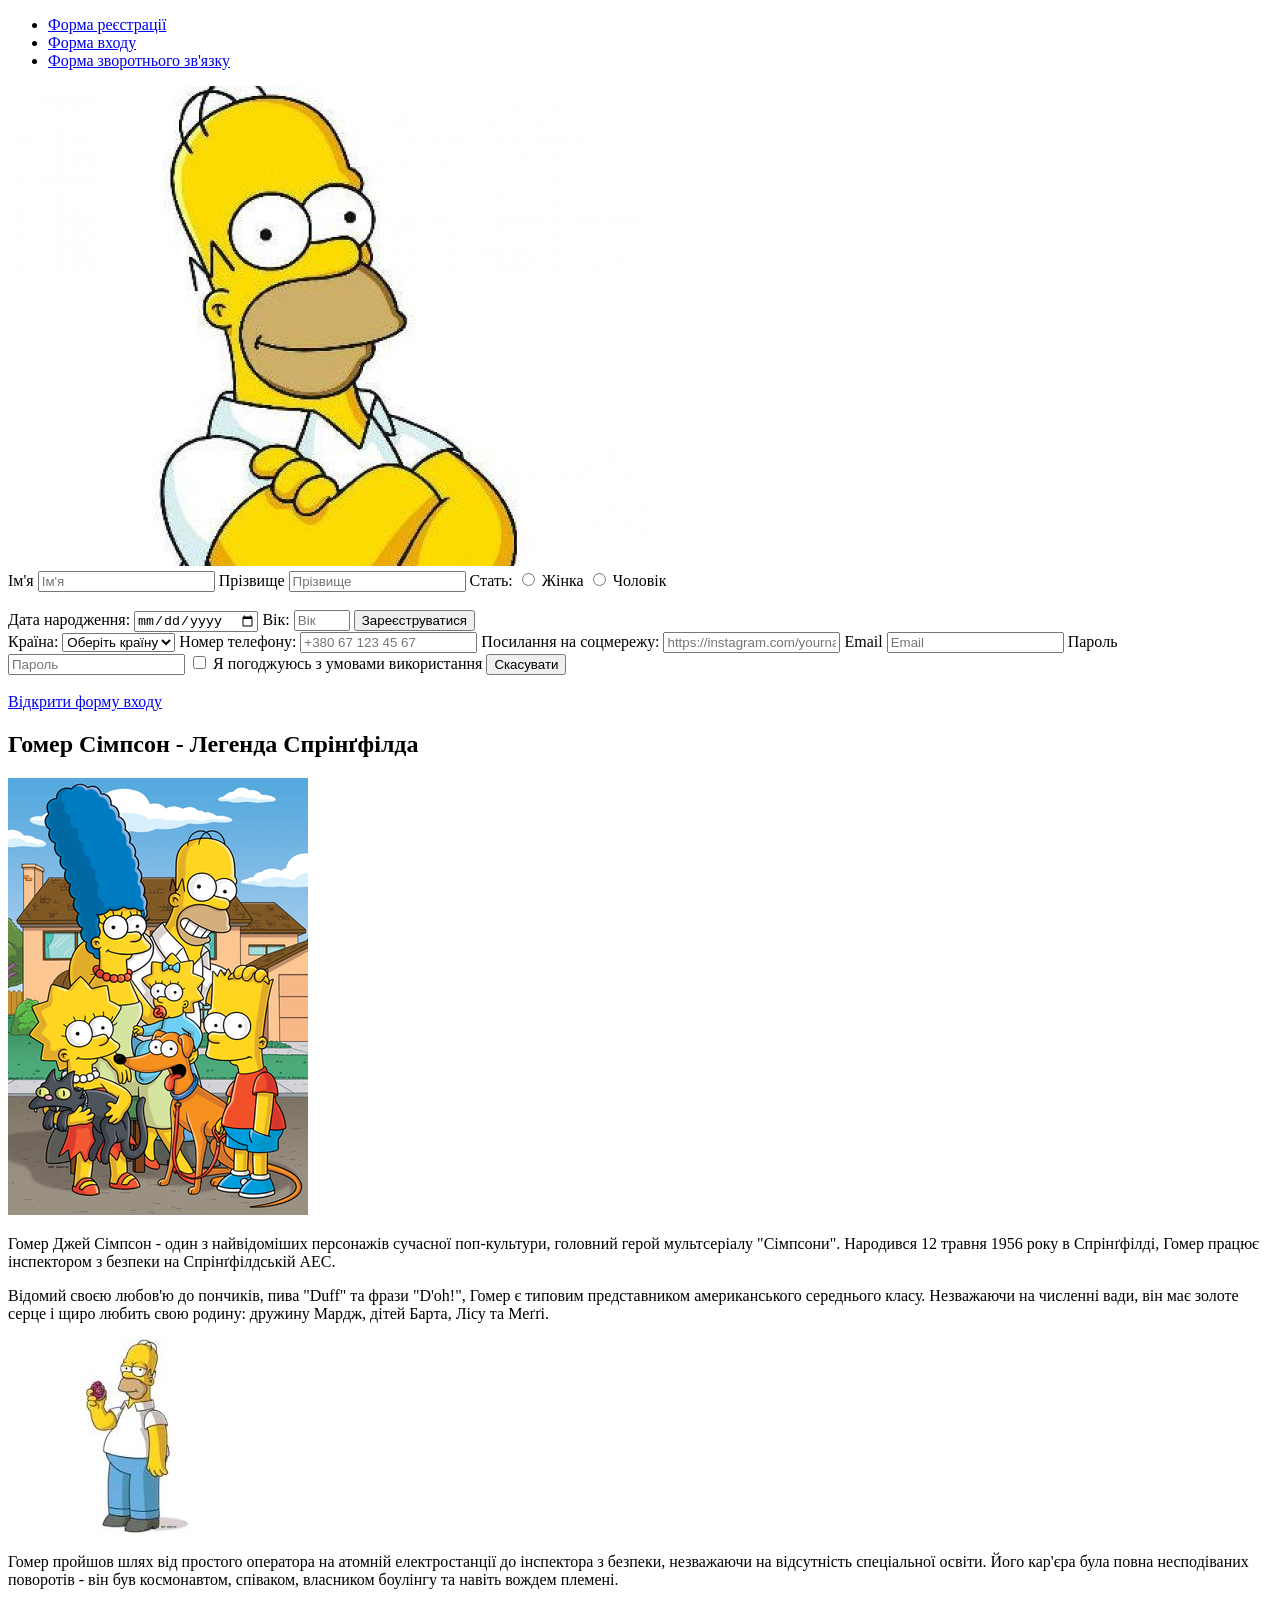
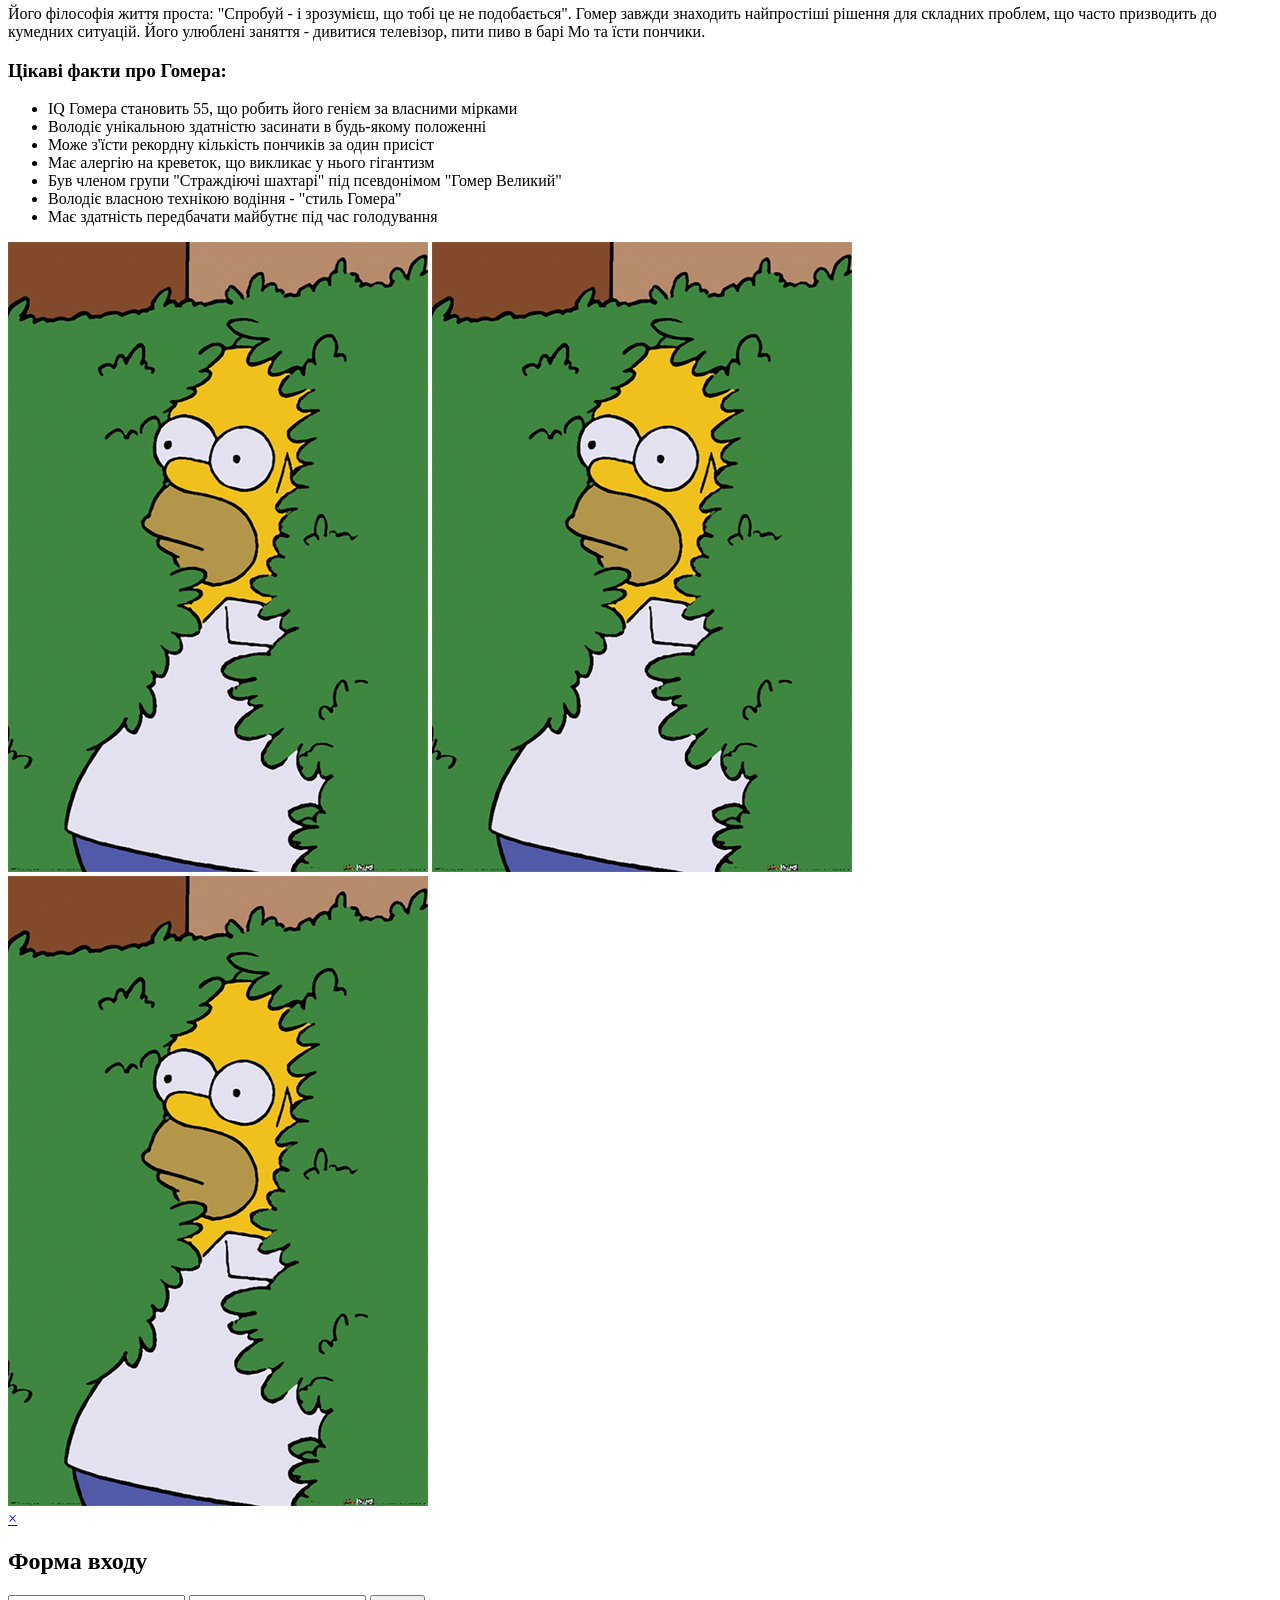
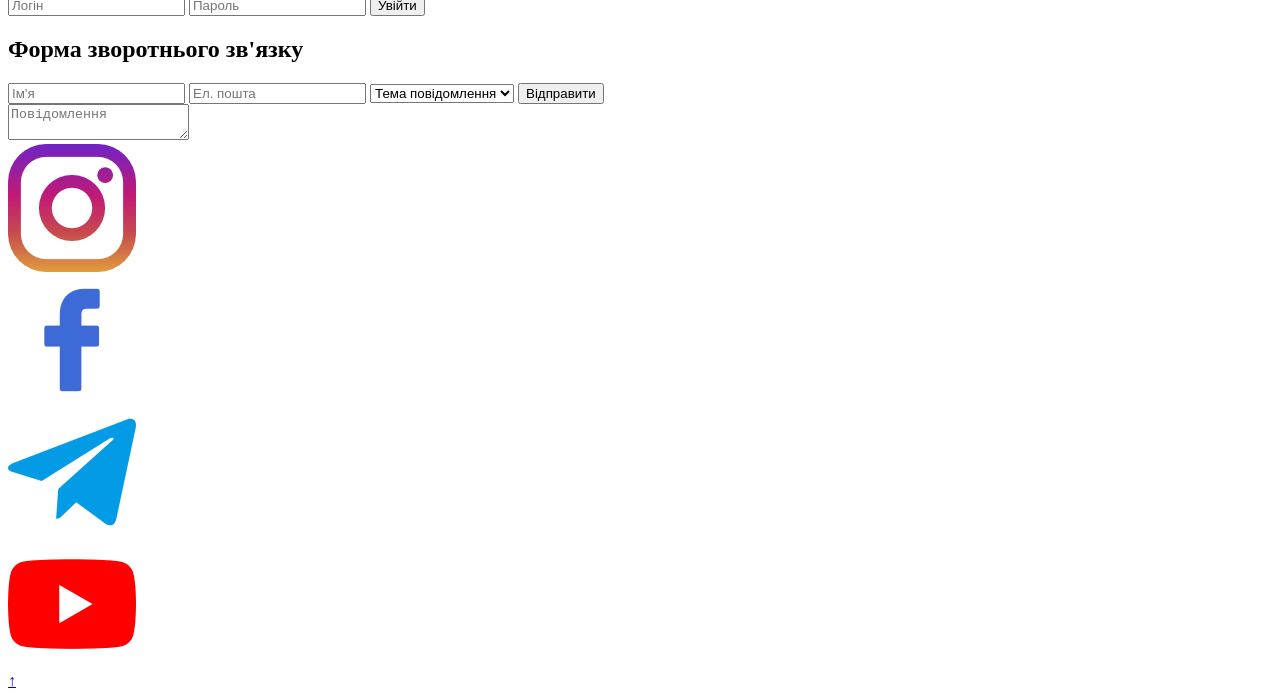
==== html/contact.html @ 47d93197 "Initial commit - додано файли ЛР1" ====
<!DOCTYPE html>
<html lang="uk">

<head>
    <meta charset="UTF-8">
    <title>Форми</title>
    <link rel="stylesheet" href="css/style2.css">
    <link href="https://fonts.googleapis.com/css2?family=Bungee&display=swap" rel="stylesheet">
</head>

<body>
    <header>
        <ul class="columns">
            <li><a href="#registration" class="column">Форма реєстрації</a></li>
            <li><a href="#loginModal" class="column">Форма входу</a></li>
            <li><a href="#feedback" class="column">Форма зворотнього зв'язку</a></li>
        </ul>
    </header>
    <main id="registration" class="main-content clearfix">
        <div class="left-side"> <img src="/images/portret.png" alt="Гомер Сімпсон" class="portret">
            <form> <label for="name">Ім'я</label> <input id="name" placeholder="Ім'я" type="text" required> <label
                    for="surname">Прізвище</label> <input id="surname" placeholder="Прізвище" type="text" required>
                <label>Стать:</label> <input name="sex" id="Woman" type="radio" required> <label
                    for="Woman">Жінка</label> <input name="sex" id="Man" type="radio" required> <label
                    for="Man">Чоловік</label> <br><br> <label for="date">Дата народження:</label> <input id="date"
                    placeholder="Дата" type="date" required> <label for="age">Вік:</label> <input type="number" id="age"
                    name="age" min="1" max="100" step="1" placeholder="Вік" required> <input type="submit"
                    value="Зареєструватися"> </form>
        </div>
        <div class="right-side"> <label for="country">Країна:</label> <select id="country" name="country" required>
                <option value="" disabled selected hidden>Оберіть країну</option>
                <option value="ua">Україна</option>
                <option value="pl">Польща</option>
                <option value="de">Німеччина</option>
                <option value="us">США</option>
                <option value="fr">Франція</option>
            </select> <label for="phone">Номер телефону:</label> <input type="tel" id="phone" name="phone"
                placeholder="+380 67 123 45 67" required pattern="\+?\d{10,15}"> <label for="social">Посилання на
                соцмережу:</label> <input type="url" id="social" name="social"
                placeholder="https://instagram.com/yourname" required> <label for="email">Email</label> <input
                id="email" placeholder="Email" type="email" required> <label for="password">Пароль</label> <input
                id="password" placeholder="Пароль" type="password" required> <label> <input type="checkbox" name="terms"
                    required> Я погоджуюсь з умовами використання </label> <input type="submit" value="Скасувати">
            <br><br> <a href="#loginModal">Відкрити форму входу</a> </div>
    </main>
    <section class="homer-section">
        <h2>Гомер Сімпсон - Легенда Спрінґфілда</h2>
        <div class="homer-content">
            <div class="homer-text"> <img src="/images/img1.png" alt="Гомер Сімпсон" class="homer-img-left">
                <p>Гомер Джей Сімпсон - один з найвідоміших персонажів сучасної поп-культури, головний герой
                    мультсеріалу "Сімпсони". Народився 12 травня 1956 року в Спрінґфілді, Гомер працює інспектором з
                    безпеки на Спрінґфілдській АЕС.</p>
                <p>Відомий своєю любов'ю до пончиків, пива "Duff" та фрази "D'oh!", Гомер є типовим представником
                    американського середнього класу. Незважаючи на численні вади, він має золоте серце і щиро любить
                    свою родину: дружину Мардж, дітей Барта, Лісу та Меґґі.</p> <img src="/images/img2.png"
                    alt="Гомер з пончиком" class="homer-img-right">
                <p>Гомер пройшов шлях від простого оператора на атомній електростанції до інспектора з безпеки,
                    незважаючи на відсутність спеціальної освіти. Його кар'єра була повна несподіваних поворотів - він
                    був космонавтом, співаком, власником боулінгу та навіть вождем племені.</p>
                <p>Його філософія життя проста: "Спробуй - і зрозумієш, що тобі це не подобається". Гомер завжди
                    знаходить найпростіші рішення для складних проблем, що часто призводить до кумедних ситуацій. Його
                    улюблені заняття - дивитися телевізор, пити пиво в барі Мо та їсти пончики.</p>
            </div>
            <div class="couple">
                <div class="homer-facts">
                    <h3>Цікаві факти про Гомера:</h3>
                    <ul>
                        <li>IQ Гомера становить 55, що робить його генієм за власними мірками</li>
                        <li>Володіє унікальною здатністю засинати в будь-якому положенні</li>
                        <li>Може з'їсти рекордну кількість пончиків за один присіст</li>
                        <li>Має алергію на креветок, що викликає у нього гігантизм</li>
                        <li>Був членом групи "Страждіючі шахтарі" під псевдонімом "Гомер Великий"</li>
                        <li>Володіє власною технікою водіння - "стиль Гомера"</li>
                        <li>Має здатність передбачати майбутнє під час голодування</li>
                    </ul>
                </div>
                <div class="container-photo"> <img src="/images/img3.png" alt="Гомер Сімпсон" class="block block1"> <img
                        src="/images/img3.png" alt="Гомер з пончиком" class="block block2"> <img src="/images/img3.png"
                        alt="Гомер з родиною" class="block block3"> </div>
            </div>
        </div>
    </section>
    <div id="loginModal" class="modal"> <a href="#" class="close">&times;</a>
        <h2>Форма входу</h2>
        <form> <input type="text" placeholder="Логін" required> <input type="password" placeholder="Пароль" required>
            <input type="submit" value="Увійти"> </form>
    </div>
    <section id="feedback" class="feedback-section">
        <h2>Форма зворотнього зв'язку</h2>
        <form class="feedback-form">
            <div class="feedback-left"> <input type="text" placeholder="Ім'я" required> <input type="email"
                    placeholder="Ел. пошта" required> <select required>
                    <option value="" disabled selected hidden>Тема повідомлення</option>
                    <option value="question">Питання</option>
                    <option value="suggestion">Пропозиція</option>
                    <option value="other">Інше</option>
                </select> <input type="submit" value="Відправити"> </div>
            <div class="feedback-right"> <textarea placeholder="Повідомлення" required></textarea> </div>
        </form>
        <div class="social-links"> <a href="https://www.instagram.com/simpson.hommer?igsh=cWg2cTZrYm1mMmRq">
                <div class="circle"><img src="/images/inst.png" alt="Instagram"></div>
            </a> <a href="https://m.facebook.com/uahomer/">
                <div class="circle"><img src="/images/facebook.png" alt="Facebook"></div>
            </a> <a href="https://t.me/simpsonsua">
                <div class="circle"><img src="/images/tg.png" alt="Telegram"></div>
            </a> <a href="https://youtube.com/@multua7706?si=jcB2mA63VU3nm6eQ">
                <div class="circle"><img src="/images/yt.png" alt="YouTube"></div>
            </a> </div>
    </section> <a href="#top" class="scroll-to-top">↑</a>
</body>

</html>
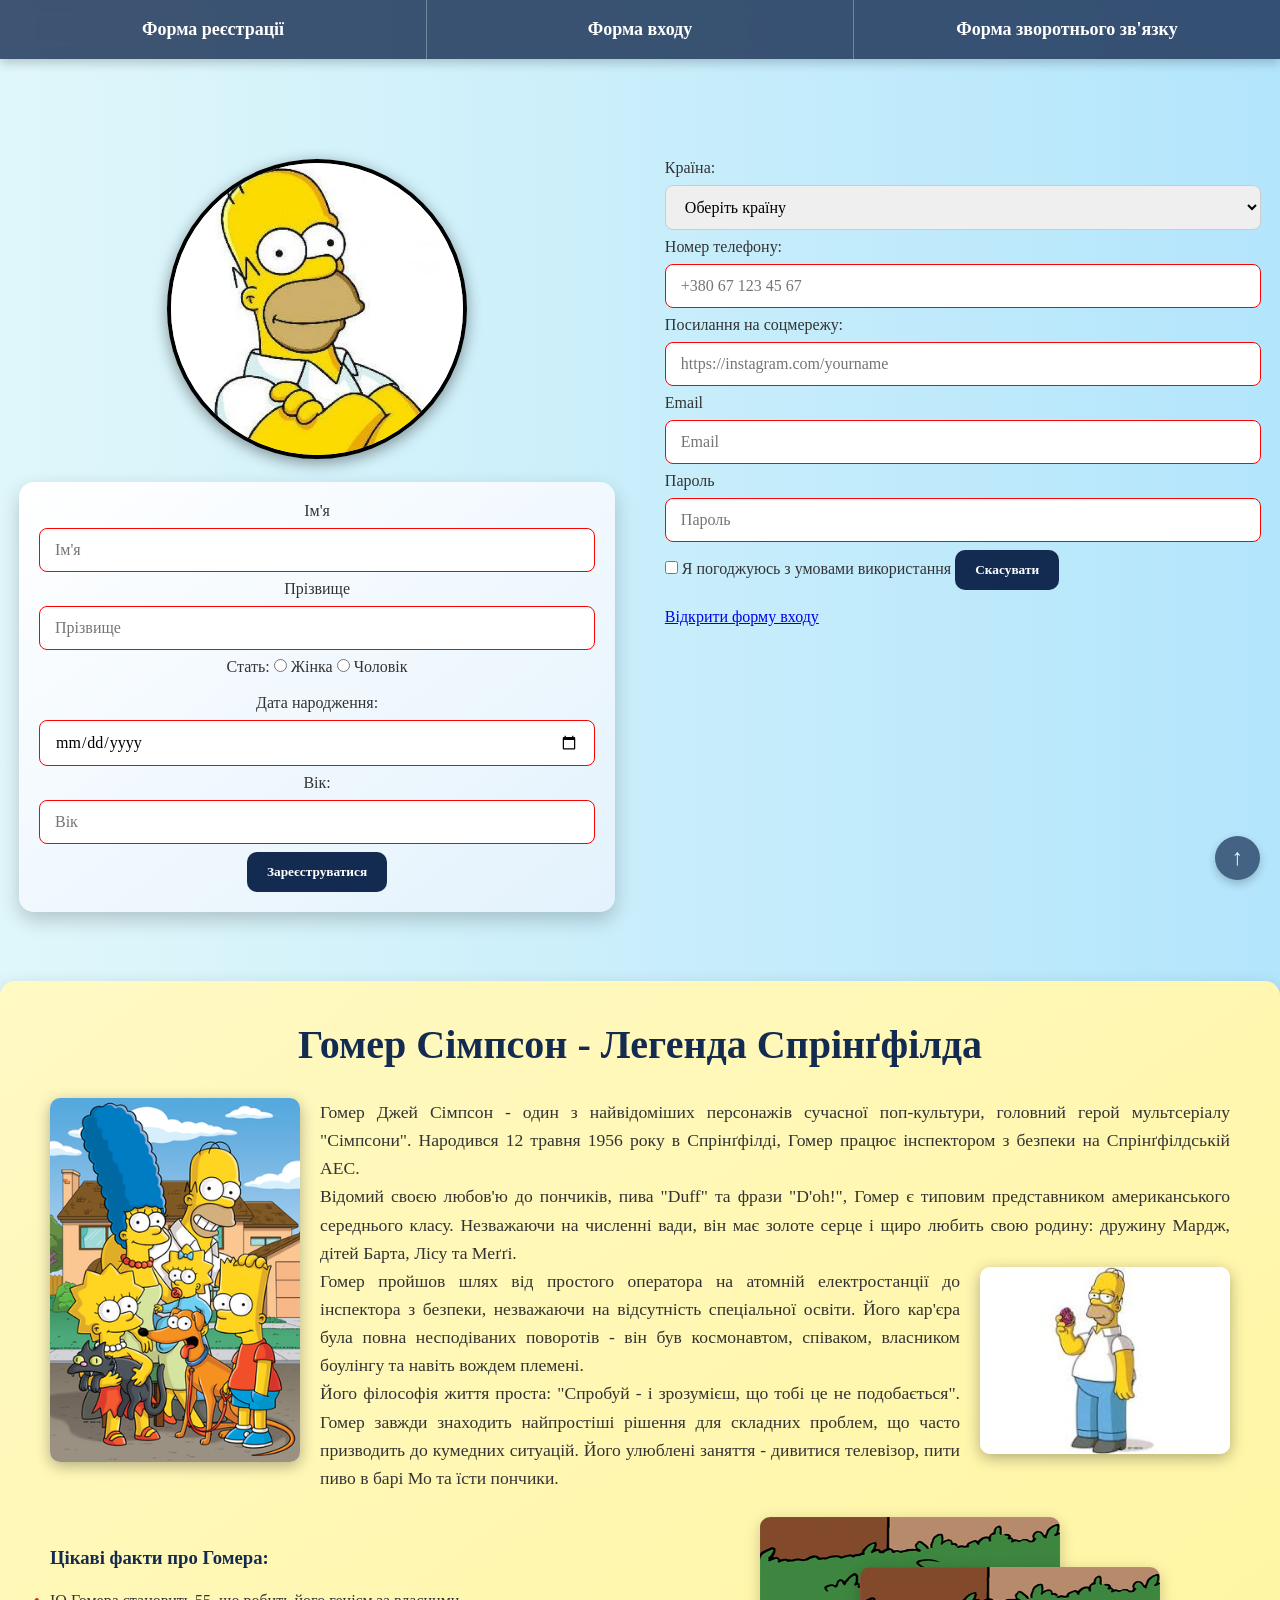
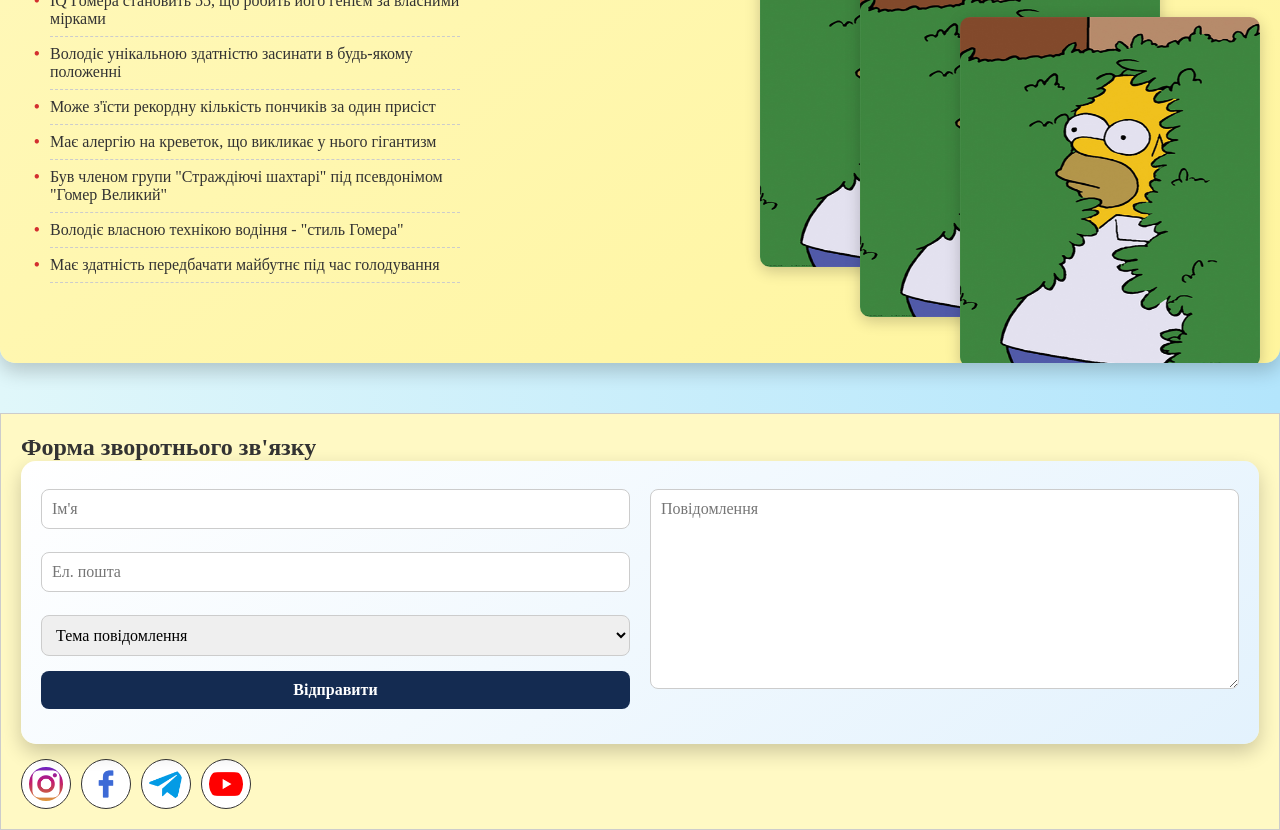
==== commit 5e922713: "Оновлено шляхи" ====
--- a/html/contact.html
+++ b/html/contact.html
@@ -4,7 +4,7 @@
 <head>
     <meta charset="UTF-8">
     <title>Форми</title>
-    <link rel="stylesheet" href="css/style2.css">
+    <link rel="stylesheet" href="../css/style2.css">
     <link href="https://fonts.googleapis.com/css2?family=Bungee&display=swap" rel="stylesheet">
 </head>
 
@@ -17,7 +17,7 @@
         </ul>
     </header>
     <main id="registration" class="main-content clearfix">
-        <div class="left-side"> <img src="/images/portret.png" alt="Гомер Сімпсон" class="portret">
+        <div class="left-side"> <img src="../images/portret.png" alt="Гомер Сімпсон" class="portret">
             <form> <label for="name">Ім'я</label> <input id="name" placeholder="Ім'я" type="text" required> <label
                     for="surname">Прізвище</label> <input id="surname" placeholder="Прізвище" type="text" required>
                 <label>Стать:</label> <input name="sex" id="Woman" type="radio" required> <label
@@ -46,13 +46,13 @@
     <section class="homer-section">
         <h2>Гомер Сімпсон - Легенда Спрінґфілда</h2>
         <div class="homer-content">
-            <div class="homer-text"> <img src="/images/img1.png" alt="Гомер Сімпсон" class="homer-img-left">
+            <div class="homer-text"> <img src="../images/img1.png" alt="Гомер Сімпсон" class="homer-img-left">
                 <p>Гомер Джей Сімпсон - один з найвідоміших персонажів сучасної поп-культури, головний герой
                     мультсеріалу "Сімпсони". Народився 12 травня 1956 року в Спрінґфілді, Гомер працює інспектором з
                     безпеки на Спрінґфілдській АЕС.</p>
                 <p>Відомий своєю любов'ю до пончиків, пива "Duff" та фрази "D'oh!", Гомер є типовим представником
                     американського середнього класу. Незважаючи на численні вади, він має золоте серце і щиро любить
-                    свою родину: дружину Мардж, дітей Барта, Лісу та Меґґі.</p> <img src="/images/img2.png"
+                    свою родину: дружину Мардж, дітей Барта, Лісу та Меґґі.</p> <img src="../images/img2.png"
                     alt="Гомер з пончиком" class="homer-img-right">
                 <p>Гомер пройшов шлях від простого оператора на атомній електростанції до інспектора з безпеки,
                     незважаючи на відсутність спеціальної освіти. Його кар'єра була повна несподіваних поворотів - він
@@ -74,8 +74,8 @@
                         <li>Має здатність передбачати майбутнє під час голодування</li>
                     </ul>
                 </div>
-                <div class="container-photo"> <img src="/images/img3.png" alt="Гомер Сімпсон" class="block block1"> <img
-                        src="/images/img3.png" alt="Гомер з пончиком" class="block block2"> <img src="/images/img3.png"
+                <div class="container-photo"> <img src="../images/img3.png" alt="Гомер Сімпсон" class="block block1"> <img
+                        src="../images/img3.png" alt="Гомер з пончиком" class="block block2"> <img src="../images/img3.png"
                         alt="Гомер з родиною" class="block block3"> </div>
             </div>
         </div>
@@ -98,13 +98,13 @@
             <div class="feedback-right"> <textarea placeholder="Повідомлення" required></textarea> </div>
         </form>
         <div class="social-links"> <a href="https://www.instagram.com/simpson.hommer?igsh=cWg2cTZrYm1mMmRq">
-                <div class="circle"><img src="/images/inst.png" alt="Instagram"></div>
+                <div class="circle"><img src="../images/inst.png" alt="Instagram"></div>
             </a> <a href="https://m.facebook.com/uahomer/">
-                <div class="circle"><img src="/images/facebook.png" alt="Facebook"></div>
+                <div class="circle"><img src="../images/facebook.png" alt="Facebook"></div>
             </a> <a href="https://t.me/simpsonsua">
-                <div class="circle"><img src="/images/tg.png" alt="Telegram"></div>
+                <div class="circle"><img src="../images/tg.png" alt="Telegram"></div>
             </a> <a href="https://youtube.com/@multua7706?si=jcB2mA63VU3nm6eQ">
-                <div class="circle"><img src="/images/yt.png" alt="YouTube"></div>
+                <div class="circle"><img src="../images/yt.png" alt="YouTube"></div>
             </a> </div>
     </section> <a href="#top" class="scroll-to-top">↑</a>
 </body>
--- a/css/style2.css
+++ b/css/style2.css
@@ -0,0 +1,464 @@
+html {
+    scroll-behavior: smooth;
+}
+
+* {
+    margin: 0;
+    padding: 0;
+    box-sizing: border-box;
+    font-family: 'Bungee', cursive;
+}
+
+body {
+    background: linear-gradient(to right, #e0f7fa, #b3e5fc);
+    color: #333;
+}
+
+header {
+    position: fixed;
+    top: 0;
+    left: 0;
+    width: 100%;
+    display: flex;
+    background-color: rgba(20, 43, 81, 0.8);
+    backdrop-filter: blur(10px);
+    z-index: 1000;
+    box-shadow: 0 4px 10px rgba(0, 0, 0, 0.2);
+}
+
+header ul {
+    display: flex;
+    width: 100%;
+    list-style: none;
+}
+
+header ul li {
+    flex: 1;
+    text-align: center;
+    border-left: 1px solid rgba(255, 255, 255, 0.3);
+    transition: background-color 0.3s ease, transform 0.3s ease;
+}
+
+header ul li:first-child {
+    border-left: none;
+}
+
+header ul li a {
+    display: block;
+    padding: 19px 0;
+    text-decoration: none;
+    color: #fff;
+    font-size: 18px;
+    font-weight: bold;
+}
+
+header ul li:hover,
+header ul li a:hover {
+    background-color: rgba(255, 255, 255, 0.2);
+    transform: scale(1.05);
+}
+
+.main-content {
+    margin-top: 140px;
+    padding: 19px;
+    position: relative;
+}
+
+.left-side {
+    float: left;
+    width: 48%;
+    text-align: center;
+}
+
+.left-side .portret {
+    width: 300px;
+    height: 300px;
+    border-radius: 50%;
+    border: 4px solid black;
+    object-fit: cover;
+    margin-bottom: 19px;
+    box-shadow: 0 4px 15px rgba(0, 0, 0, 0.4);
+    transition: transform 0.3s ease;
+}
+
+.left-side .portret:hover {
+    transform: scale(1.05);
+}
+
+.right-side {
+    float: right;
+    width: 48%;
+}
+
+form {
+    background: linear-gradient(145deg, #ffffff, #e3f2fd);
+    padding: 20px;
+    border-radius: 15px;
+    box-shadow: 0 8px 20px rgba(0, 0, 0, 0.2);
+    position: relative;
+}
+
+input[type="text"],
+input[type="number"],
+input[type="date"],
+input[type="tel"],
+input[type="url"],
+input[type="email"],
+input[type="password"],
+select,
+textarea {
+    width: 100%;
+    padding: 12px 15px;
+    margin: 8px 0;
+    border-radius: 8px;
+    border: 1px solid #ccc;
+    transition: 0.3s;
+    font-size: 16px;
+}
+
+input:hover,
+select:hover,
+textarea:hover {
+    border-color: #142b51;
+    box-shadow: 0 0 8px rgba(20, 43, 81, 0.3);
+}
+
+input:focus,
+select:focus,
+textarea:focus {
+    border-color: #0d1c3a;
+    box-shadow: 0 0 10px rgba(20, 43, 81, 0.5);
+    outline: none;
+    animation: pulse 0.5s;
+}
+
+input:active,
+select:active,
+textarea:active {
+    transform: scale(0.98);
+}
+
+input:valid {
+    border-color: green;
+}
+
+input:invalid {
+    border-color: red;
+}
+
+input[type="submit"],
+button {
+    padding: 12px 20px;
+    border-radius: 10px;
+    border: none;
+    background-color: #142b51;
+    color: #fff;
+    font-weight: bold;
+    cursor: pointer;
+    transition: 0.3s;
+}
+
+input[type="submit"]:hover,
+button:hover {
+    background-color: #1f3a7a;
+    transform: scale(1.05);
+}
+
+input[type="submit"]:active,
+button:active {
+    transform: scale(0.95);
+}
+
+@keyframes pulse {
+    0% {
+        box-shadow: 0 0 0 rgba(20, 43, 81, 0.0);
+    }
+
+    50% {
+        box-shadow: 0 0 12px rgba(20, 43, 81, 0.5);
+    }
+
+    100% {
+        box-shadow: 0 0 0 rgba(20, 43, 81, 0.0);
+    }
+}
+
+.modal {
+    position: fixed;
+    top: 50%;
+    left: 50%;
+    transform: translate(-50%, -50%);
+    width: 400px;
+    padding: 20px;
+    background: linear-gradient(145deg, #ffffff, #e3f2fd);
+    border-radius: 15px;
+    box-shadow: 0 8px 20px rgba(0, 0, 0, 0.3);
+    z-index: 2000;
+    display: none;
+}
+
+.modal:target {
+    display: block;
+}
+
+.modal .close {
+    position: absolute;
+    top: 10px;
+    right: 15px;
+    font-size: 20px;
+    font-weight: bold;
+    cursor: pointer;
+}
+
+.clearfix::after {
+    content: "";
+    clear: both;
+    display: table;
+}
+
+.homer-section {
+    background: linear-gradient(145deg, #fff9c4, #fff59d);
+    padding: 40px 50px;
+    margin: 50px 0;
+    border-radius: 15px;
+    box-shadow: 0 8px 20px rgba(0, 0, 0, 0.2);
+    overflow: hidden;
+}
+
+.homer-section h2 {
+    text-align: center;
+    color: #142b51;
+    margin-bottom: 30px;
+    font-size: 2.5em;
+}
+
+.homer-content {
+    display: flex;
+    flex-direction: column;
+    gap: 25px;
+}
+
+.homer-text {
+    font-size: 1.1em;
+    line-height: 1.6;
+    text-align: justify;
+}
+
+.homer-img-left {
+    float: left;
+    width: 250px;
+    margin: 0 20px 15px 0;
+    border-radius: 10px;
+    box-shadow: 0 4px 15px rgba(0, 0, 0, 0.3);
+}
+
+.homer-img-right {
+    float: right;
+    width: 250px;
+    margin: 0 0 15px 20px;
+    border-radius: 10px;
+    box-shadow: 0 4px 15px rgba(0, 0, 0, 0.3);
+}
+
+.couple {
+    display: flex;
+    width: 100%;
+    justify-content: center;
+    gap: 300px;
+    padding-bottom: 40px;
+}
+
+.container-photo {
+    position: relative;
+    width: 50%;
+}
+
+.block {
+    position: absolute;
+    width: 300px;
+    height: 350px;
+    border-radius: 10px;
+    display: flex;
+    justify-content: center;
+    align-items: center;
+    color: white;
+    font-weight: bold;
+    font-size: 18px;
+    box-shadow: 0 4px 15px rgba(0, 0, 0, 0.2);
+}
+
+.block1 {
+    background: linear-gradient(45deg, #ff6b6b, #ff8e8e);
+    top: 0;
+    left: 0;
+    z-index: 1;
+}
+
+.block2 {
+    background: linear-gradient(45deg, #4ecdc4, #88d8d0);
+    top: 50px;
+    left: 100px;
+    z-index: 2;
+}
+
+.block3 {
+    background: linear-gradient(45deg, #45b7d1, #7acde6);
+    top: 100px;
+    left: 200px;
+    z-index: 3;
+}
+
+.block:hover {
+    transform: scale(1.05);
+    transition: transform 0.3s ease;
+}
+
+.homer-facts {
+    margin-top: 30px;
+    clear: both;
+}
+
+.homer-facts h3 {
+    color: #142b51;
+    margin-bottom: 15px;
+}
+
+.homer-facts ul {
+    list-style-type: none;
+    padding-left: 0;
+}
+
+.homer-facts li {
+    padding: 8px 0;
+    border-bottom: 1px dashed #ccc;
+}
+
+.homer-facts li:before {
+    content: "•";
+    color: #d32f2f;
+    font-weight: bold;
+    display: inline-block;
+    width: 1em;
+    margin-left: -1em;
+}
+
+.feedback-section {
+    background-color: #fff9c4;
+    padding: 20px;
+    margin-top: 50px;
+    border: 1px solid #ccc;
+}
+
+.feedback-form {
+    display: flex;
+    gap: 20px;
+}
+
+.feedback-left,
+.feedback-right {
+    flex: 1;
+}
+
+.feedback-left input,
+.feedback-left select {
+    width: 100%;
+    padding: 10px;
+    margin-bottom: 15px;
+    border-radius: 8px;
+    border: 1px solid #ccc;
+    font-size: 16px;
+    transition: 0.3s;
+}
+
+.feedback-left input:focus,
+.feedback-left select:focus {
+    border-color: #142b51;
+    box-shadow: 0 0 8px rgba(20, 43, 81, 0.3);
+    outline: none;
+}
+
+.feedback-left input[type="submit"] {
+    background-color: #142b51;
+    color: #fff;
+    border: none;
+    font-weight: bold;
+    cursor: pointer;
+    transition: 0.3s;
+}
+
+.feedback-left input[type="submit"]:hover {
+    background-color: #1f3a7a;
+    transform: scale(1.05);
+}
+
+.feedback-right textarea {
+    width: 100%;
+    height: 200px;
+    padding: 10px;
+    border-radius: 8px;
+    border: 1px solid #ccc;
+    font-size: 16px;
+    resize: vertical;
+    transition: 0.3s;
+}
+
+.feedback-right textarea:focus {
+    border-color: #142b51;
+    box-shadow: 0 0 8px rgba(20, 43, 81, 0.3);
+    outline: none;
+}
+
+.social-links {
+    display: flex;
+    gap: 10px;
+    margin-top: 15px;
+}
+
+.social-links .circle {
+    width: 50px;
+    height: 50px;
+    border-radius: 50%;
+    border: 1px solid #333;
+    background-color: #fff;
+    transition: 0.3s;
+    overflow: hidden;
+    display: flex;
+    align-items: center;
+    justify-content: center;
+}
+
+.social-links .circle:hover {
+    background-color: #142b51;
+}
+
+.social-links .circle img {
+    width: 70%;
+    height: auto;
+    border-radius: 50%;
+}
+
+.scroll-to-top {
+    position: fixed;
+    bottom: 20px;
+    right: 20px;
+    width: 45px;
+    height: 44px;
+    border-radius: 50%;
+    background-color: #142B51;
+    color: #fff;
+    font-size: 23PX;
+    font-weight: bold;
+    text-align: center;
+    line-height: 44px;
+    text-decoration: none;
+    box-shadow: 0 4px 10px rgba(0, 0, 0, 0.3);
+    opacity: 0.7;
+    transition: 0.3s;
+    z-index: 3000;
+}
+
+.scroll-to-top:hover {
+    background-color: #1f3a7a;
+    opacity: 1;
+    transform: scale(1.1);
+}
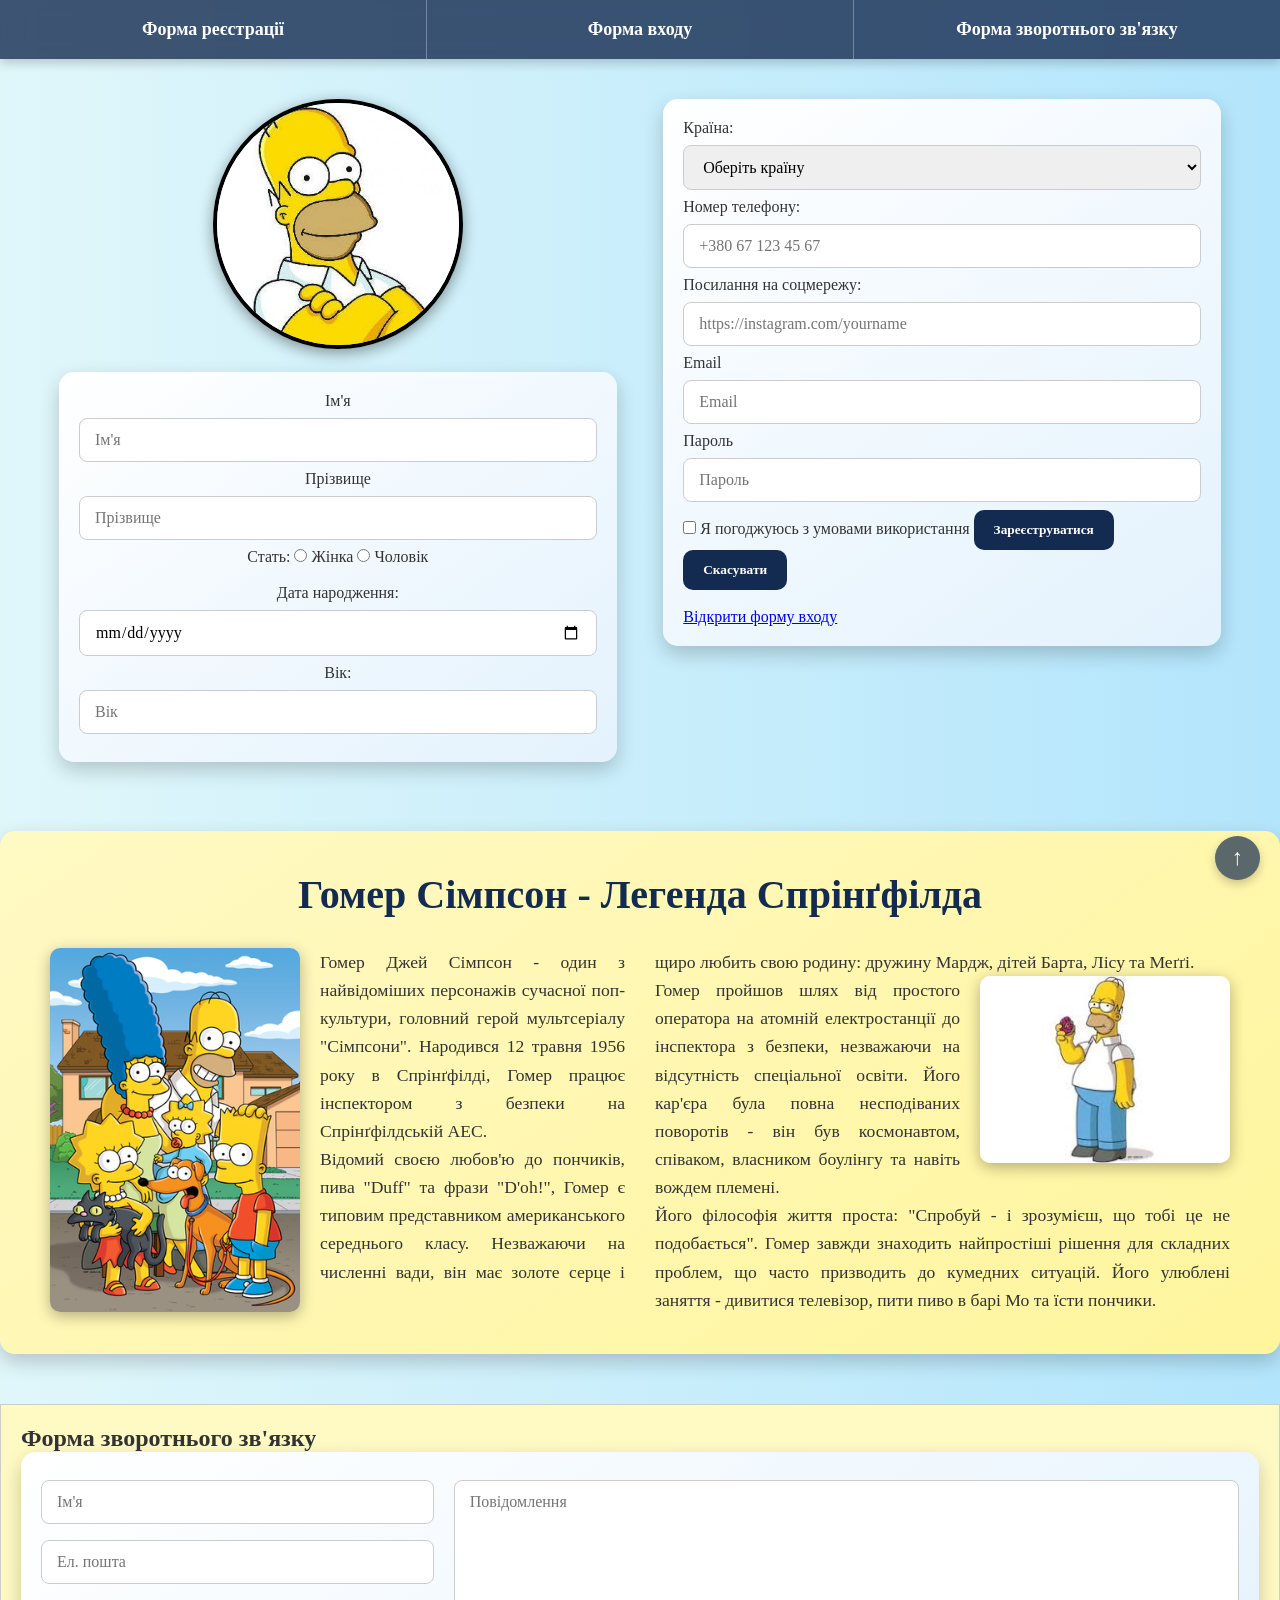
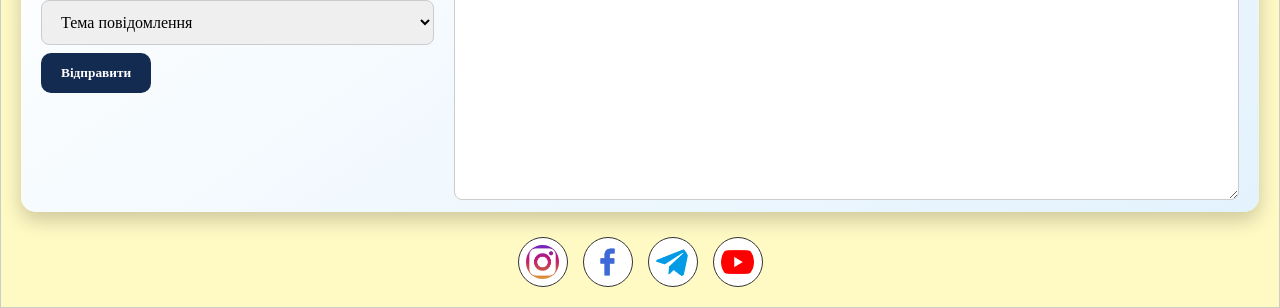
==== commit 620b15a1: "media" ====
--- a/html/contact.html
+++ b/html/contact.html
@@ -6,6 +6,7 @@
     <title>Форми</title>
     <link rel="stylesheet" href="../css/style2.css">
     <link href="https://fonts.googleapis.com/css2?family=Bungee&display=swap" rel="stylesheet">
+    <meta name="viewport" content="width=device-width, initial-scale=1.0">
 </head>
 
 <body>
@@ -17,31 +18,64 @@
         </ul>
     </header>
     <main id="registration" class="main-content clearfix">
-        <div class="left-side"> <img src="../images/portret.png" alt="Гомер Сімпсон" class="portret">
-            <form> <label for="name">Ім'я</label> <input id="name" placeholder="Ім'я" type="text" required> <label
-                    for="surname">Прізвище</label> <input id="surname" placeholder="Прізвище" type="text" required>
-                <label>Стать:</label> <input name="sex" id="Woman" type="radio" required> <label
-                    for="Woman">Жінка</label> <input name="sex" id="Man" type="radio" required> <label
-                    for="Man">Чоловік</label> <br><br> <label for="date">Дата народження:</label> <input id="date"
-                    placeholder="Дата" type="date" required> <label for="age">Вік:</label> <input type="number" id="age"
-                    name="age" min="1" max="100" step="1" placeholder="Вік" required> <input type="submit"
-                    value="Зареєструватися"> </form>
+        <div class="left-side"> 
+            <img src="../images/portret.png" alt="Гомер Сімпсон" class="portret">
+            <form class="registration-form-left"> 
+                <label for="name">Ім'я</label> 
+                <input id="name" placeholder="Ім'я" type="text" required> 
+                
+                <label for="surname">Прізвище</label> 
+                <input id="surname" placeholder="Прізвище" type="text" required>
+                
+                <label>Стать:</label> 
+                <input name="sex" id="Woman" type="radio" required> 
+                <label for="Woman">Жінка</label> 
+                <input name="sex" id="Man" type="radio" required> 
+                <label for="Man">Чоловік</label> 
+                <br><br> 
+                
+                <label for="date">Дата народження:</label> 
+                <input id="date" placeholder="Дата" type="date" required> 
+                
+                <label for="age">Вік:</label> 
+                <input type="number" id="age" name="age" min="1" max="100" step="1" placeholder="Вік" required> 
+                
+                </form>
         </div>
-        <div class="right-side"> <label for="country">Країна:</label> <select id="country" name="country" required>
-                <option value="" disabled selected hidden>Оберіть країну</option>
-                <option value="ua">Україна</option>
-                <option value="pl">Польща</option>
-                <option value="de">Німеччина</option>
-                <option value="us">США</option>
-                <option value="fr">Франція</option>
-            </select> <label for="phone">Номер телефону:</label> <input type="tel" id="phone" name="phone"
-                placeholder="+380 67 123 45 67" required pattern="\+?\d{10,15}"> <label for="social">Посилання на
-                соцмережу:</label> <input type="url" id="social" name="social"
-                placeholder="https://instagram.com/yourname" required> <label for="email">Email</label> <input
-                id="email" placeholder="Email" type="email" required> <label for="password">Пароль</label> <input
-                id="password" placeholder="Пароль" type="password" required> <label> <input type="checkbox" name="terms"
-                    required> Я погоджуюсь з умовами використання </label> <input type="submit" value="Скасувати">
-            <br><br> <a href="#loginModal">Відкрити форму входу</a> </div>
+        
+        <div class="right-side"> 
+            <form class="registration-form-right"> 
+                <label for="country">Країна:</label> 
+                <select id="country" name="country" required>
+                    <option value="" disabled selected hidden>Оберіть країну</option>
+                    <option value="ua">Україна</option>
+                    <option value="pl">Польща</option>
+                    <option value="de">Німеччина</option>
+                    <option value="us">США</option>
+                    <option value="fr">Франція</option>
+                </select> 
+                
+                <label for="phone">Номер телефону:</label> 
+                <input type="tel" id="phone" name="phone" placeholder="+380 67 123 45 67" required pattern="\+?\d{10,15}"> 
+                
+                <label for="social">Посилання на соцмережу:</label> 
+                <input type="url" id="social" name="social" placeholder="https://instagram.com/yourname" required> 
+                
+                <label for="email">Email</label> 
+                <input id="email" placeholder="Email" type="email" required> 
+                
+                <label for="password">Пароль</label> 
+                <input id="password" placeholder="Пароль" type="password" required> 
+                
+                <label> 
+                    <input type="checkbox" name="terms" required> Я погоджуюсь з умовами використання 
+                </label> 
+                
+                <input type="submit" value="Зареєструватися"> <input type="submit" value="Скасувати">
+                <br><br> 
+                <a href="#loginModal">Відкрити форму входу</a>
+            </form> 
+        </div>
     </main>
     <section class="homer-section">
         <h2>Гомер Сімпсон - Легенда Спрінґфілда</h2>
@@ -61,23 +95,7 @@
                     знаходить найпростіші рішення для складних проблем, що часто призводить до кумедних ситуацій. Його
                     улюблені заняття - дивитися телевізор, пити пиво в барі Мо та їсти пончики.</p>
             </div>
-            <div class="couple">
-                <div class="homer-facts">
-                    <h3>Цікаві факти про Гомера:</h3>
-                    <ul>
-                        <li>IQ Гомера становить 55, що робить його генієм за власними мірками</li>
-                        <li>Володіє унікальною здатністю засинати в будь-якому положенні</li>
-                        <li>Може з'їсти рекордну кількість пончиків за один присіст</li>
-                        <li>Має алергію на креветок, що викликає у нього гігантизм</li>
-                        <li>Був членом групи "Страждіючі шахтарі" під псевдонімом "Гомер Великий"</li>
-                        <li>Володіє власною технікою водіння - "стиль Гомера"</li>
-                        <li>Має здатність передбачати майбутнє під час голодування</li>
-                    </ul>
-                </div>
-                <div class="container-photo"> <img src="../images/img3.png" alt="Гомер Сімпсон" class="block block1"> <img
-                        src="../images/img3.png" alt="Гомер з пончиком" class="block block2"> <img src="../images/img3.png"
-                        alt="Гомер з родиною" class="block block3"> </div>
-            </div>
+            
         </div>
     </section>
     <div id="loginModal" class="modal"> <a href="#" class="close">&times;</a>
@@ -94,6 +112,7 @@
                     <option value="question">Питання</option>
                     <option value="suggestion">Пропозиція</option>
                     <option value="other">Інше</option>
+                    
                 </select> <input type="submit" value="Відправити"> </div>
             <div class="feedback-right"> <textarea placeholder="Повідомлення" required></textarea> </div>
         </form>
--- a/css/style2.css
+++ b/css/style2.css
@@ -19,7 +19,8 @@
     top: 0;
     left: 0;
     width: 100%;
-    display: flex;
+    /* Flexbox 1: Для шапки */
+    display: flex; 
     background-color: rgba(20, 43, 81, 0.8);
     backdrop-filter: blur(10px);
     z-index: 1000;
@@ -27,6 +28,7 @@
 }
 
 header ul {
+    /* Flexbox 1: Головна навігація */
     display: flex;
     width: 100%;
     list-style: none;
@@ -59,20 +61,25 @@
 }
 
 .main-content {
-    margin-top: 140px;
+    margin-top: 100px; /* Зменшено для більшої адаптивності */
     padding: 19px;
     position: relative;
+    display: flex; /* Flexbox для форми реєстрації */
+    gap: 4%;
+}
+
+.left-side,
+.right-side {
+    width: 48%; /* Використовуємо flex: 1 в медіа-запитах */
 }
 
 .left-side {
-    float: left;
-    width: 48%;
     text-align: center;
 }
 
 .left-side .portret {
-    width: 300px;
-    height: 300px;
+    width: 250px;
+    height: 250px;
     border-radius: 50%;
     border: 4px solid black;
     object-fit: cover;
@@ -85,11 +92,6 @@
     transform: scale(1.05);
 }
 
-.right-side {
-    float: right;
-    width: 48%;
-}
-
 form {
     background: linear-gradient(145deg, #ffffff, #e3f2fd);
     padding: 20px;
@@ -98,6 +100,7 @@
     position: relative;
 }
 
+/* Стилі для полів форми, кнопок та модального вікна... (без змін) */
 input[type="text"],
 input[type="number"],
 input[type="date"],
@@ -132,20 +135,6 @@
     animation: pulse 0.5s;
 }
 
-input:active,
-select:active,
-textarea:active {
-    transform: scale(0.98);
-}
-
-input:valid {
-    border-color: green;
-}
-
-input:invalid {
-    border-color: red;
-}
-
 input[type="submit"],
 button {
     padding: 12px 20px;
@@ -162,25 +151,6 @@
 button:hover {
     background-color: #1f3a7a;
     transform: scale(1.05);
-}
-
-input[type="submit"]:active,
-button:active {
-    transform: scale(0.95);
-}
-
-@keyframes pulse {
-    0% {
-        box-shadow: 0 0 0 rgba(20, 43, 81, 0.0);
-    }
-
-    50% {
-        box-shadow: 0 0 12px rgba(20, 43, 81, 0.5);
-    }
-
-    100% {
-        box-shadow: 0 0 0 rgba(20, 43, 81, 0.0);
-    }
 }
 
 .modal {
@@ -209,12 +179,8 @@
     font-weight: bold;
     cursor: pointer;
 }
-
-.clearfix::after {
-    content: "";
-    clear: both;
-    display: table;
-}
+/* Кінець стилів без змін */
+
 
 .homer-section {
     background: linear-gradient(145deg, #fff9c4, #fff59d);
@@ -263,83 +229,63 @@
 .couple {
     display: flex;
     width: 100%;
-    justify-content: center;
-    gap: 300px;
+    justify-content: space-between; /* Змінено з center на space-between для кращої адаптивності */
+    gap: 20px; /* Зменшено gap для адаптивності */
     padding-bottom: 40px;
 }
 
 .container-photo {
     position: relative;
     width: 50%;
+    min-height: 450px; /* Додано min-height, щоб блоки були видимі */
+}
+
+/* Grid 1: Фото-блоки */
+.container-photo {
+    display: grid;
+    grid-template-areas:
+        "block1 ."
+        ". block2"
+        ". block3";
+    grid-template-columns: 1fr 1fr;
+    grid-template-rows: 1fr 1fr 1fr;
+    gap: 10px;
+    width: 100%;
+    min-height: 500px;
 }
 
 .block {
-    position: absolute;
-    width: 300px;
-    height: 350px;
+    position: static; /* Змінено з absolute для роботи з Grid */
+    width: auto;
+    height: auto;
+    min-height: 150px;
     border-radius: 10px;
-    display: flex;
-    justify-content: center;
-    align-items: center;
-    color: white;
-    font-weight: bold;
-    font-size: 18px;
     box-shadow: 0 4px 15px rgba(0, 0, 0, 0.2);
+    object-fit: cover;
 }
 
 .block1 {
+    grid-area: block1;
     background: linear-gradient(45deg, #ff6b6b, #ff8e8e);
-    top: 0;
-    left: 0;
     z-index: 1;
 }
 
 .block2 {
+    grid-area: block2;
     background: linear-gradient(45deg, #4ecdc4, #88d8d0);
-    top: 50px;
-    left: 100px;
     z-index: 2;
 }
 
 .block3 {
+    grid-area: block3;
     background: linear-gradient(45deg, #45b7d1, #7acde6);
-    top: 100px;
-    left: 200px;
     z-index: 3;
 }
-
-.block:hover {
-    transform: scale(1.05);
-    transition: transform 0.3s ease;
-}
+/* Кінець Grid */
 
 .homer-facts {
     margin-top: 30px;
     clear: both;
-}
-
-.homer-facts h3 {
-    color: #142b51;
-    margin-bottom: 15px;
-}
-
-.homer-facts ul {
-    list-style-type: none;
-    padding-left: 0;
-}
-
-.homer-facts li {
-    padding: 8px 0;
-    border-bottom: 1px dashed #ccc;
-}
-
-.homer-facts li:before {
-    content: "•";
-    color: #d32f2f;
-    font-weight: bold;
-    display: inline-block;
-    width: 1em;
-    margin-left: -1em;
 }
 
 .feedback-section {
@@ -350,68 +296,23 @@
 }
 
 .feedback-form {
+    /* Grid 1: Форма зворотного зв'язку */
+    display: grid;
+    grid-template-columns: 1fr 1fr;
+    gap: 20px;
+}
+
+.feedback-right textarea {
+    height: 100%; /* Займає всю висоту */
+    min-height: 200px;
+}
+
+.social-links {
+    /* Flexbox 2: Соціальні посилання */
     display: flex;
-    gap: 20px;
-}
-
-.feedback-left,
-.feedback-right {
-    flex: 1;
-}
-
-.feedback-left input,
-.feedback-left select {
-    width: 100%;
-    padding: 10px;
-    margin-bottom: 15px;
-    border-radius: 8px;
-    border: 1px solid #ccc;
-    font-size: 16px;
-    transition: 0.3s;
-}
-
-.feedback-left input:focus,
-.feedback-left select:focus {
-    border-color: #142b51;
-    box-shadow: 0 0 8px rgba(20, 43, 81, 0.3);
-    outline: none;
-}
-
-.feedback-left input[type="submit"] {
-    background-color: #142b51;
-    color: #fff;
-    border: none;
-    font-weight: bold;
-    cursor: pointer;
-    transition: 0.3s;
-}
-
-.feedback-left input[type="submit"]:hover {
-    background-color: #1f3a7a;
-    transform: scale(1.05);
-}
-
-.feedback-right textarea {
-    width: 100%;
-    height: 200px;
-    padding: 10px;
-    border-radius: 8px;
-    border: 1px solid #ccc;
-    font-size: 16px;
-    resize: vertical;
-    transition: 0.3s;
-}
-
-.feedback-right textarea:focus {
-    border-color: #142b51;
-    box-shadow: 0 0 8px rgba(20, 43, 81, 0.3);
-    outline: none;
-}
-
-.social-links {
-    display: flex;
-    gap: 10px;
-    margin-top: 15px;
+    gap: 15px;
+    margin-top: 25px;
+    justify-content: center; /* Центрування посилань */
 }
 
 .social-links .circle {
@@ -457,8 +358,162 @@
     z-index: 3000;
 }
 
-.scroll-to-top:hover {
-    background-color: #1f3a7a;
-    opacity: 1;
-    transform: scale(1.1);
-}+/* --- МЕДІА-ЗАПИТИ ДЛЯ АДАПТИВНОСТІ --- */
+
+/* Mobile (max-width: 600px) */
+@media (max-width: 600px) {
+    /* Навігація вертикально */
+    header ul {
+        flex-direction: column;
+    }
+    header ul li {
+        border-left: none;
+        border-top: 1px solid rgba(255,255,255,0.3);
+    }
+
+    /* Основний контент вертикально */
+    .main-content {
+        flex-direction: column;
+        margin-top: 180px;
+        gap: 20px;
+    }
+
+    .left-side, .right-side {
+        width: 100%;
+    }
+
+    .left-side .portret {
+        width: 150px;
+        height: 150px;
+        margin-bottom: 15px;
+    }
+
+    /* Homer images */
+    .homer-img-left, .homer-img-right {
+        float: none;
+        width: 100%;
+        max-width: 300px;
+        display: block;
+        margin: 15px auto;
+    }
+
+    /* Фото-блоки grid */
+    .couple {
+    display: flex;
+    width: 100%;
+    gap: 20px; 
+    padding-bottom: 40px;
+    flex-wrap: wrap; 
+}
+
+.homer-facts {
+    /* Додаємо flex-grow, щоб факти займали доступний простір */
+    flex-grow: 1;
+    margin-top: 30px;
+    clear: both;
+}
+
+    /* Форма зворотного зв'язку */
+    .feedback-form {
+        grid-template-columns: 1fr;
+    }
+    .feedback-right textarea {
+        min-height: 150px;
+    }
+    
+}
+
+
+
+/* Tablet (601px - 1024px) */
+@media (min-width: 601px) and (max-width: 1024px) {
+    header ul li a {
+        font-size: 16px;
+    }
+
+    .main-content {
+        flex-direction: row;
+        margin-top: 80px;
+        gap: 20px;
+    }
+
+    .left-side, .right-side {
+        width: 48%;
+    }
+
+    .left-side .portret {
+        width: 200px;
+        height: 200px;
+    }
+
+    .couple {
+        flex-direction: column;
+        gap: 50px;
+    }
+
+    .container-photo {
+        grid-template-areas:
+            "block1 block2"
+            "block3 block3";
+        grid-template-columns: 1fr 1fr;
+        grid-template-rows: 1fr 1fr;
+        max-width: 700px;
+        margin: 0 auto;
+    }
+
+    .block {
+        min-height: 180px;
+    }
+
+    .homer-img-left, .homer-img-right {
+        width: 200px;
+    }
+
+    .feedback-form {
+        grid-template-columns: 1fr;
+    }
+    .feedback-right textarea {
+        min-height: 150px;
+    }
+}
+
+/* Desktop (1025px+) */
+@media (min-width: 1025px) {
+    .main-content {
+        margin-top: 80px;
+        max-width: 1200px;
+        margin-left: auto;
+        margin-right: auto;
+    }
+
+    .couple {
+        flex-direction: row;
+        gap: 80px;
+    }
+
+    .homer-text {
+        columns: 2;
+        column-gap: 30px;
+    }
+
+    .homer-img-left, .homer-img-right {
+        max-width: 250px;
+    }
+
+    .container-photo {
+        grid-template-areas:
+            "block1 ."
+            ". block2"
+            "block3 .";
+        grid-template-columns: 1fr 1fr;
+        grid-template-rows: 1fr 1fr 1fr;
+        max-width: 450px;
+    }
+
+    .feedback-form {
+        grid-template-columns: 1fr 2fr;
+    }
+    .feedback-right textarea {
+        min-height: 300px;
+    }
+}
